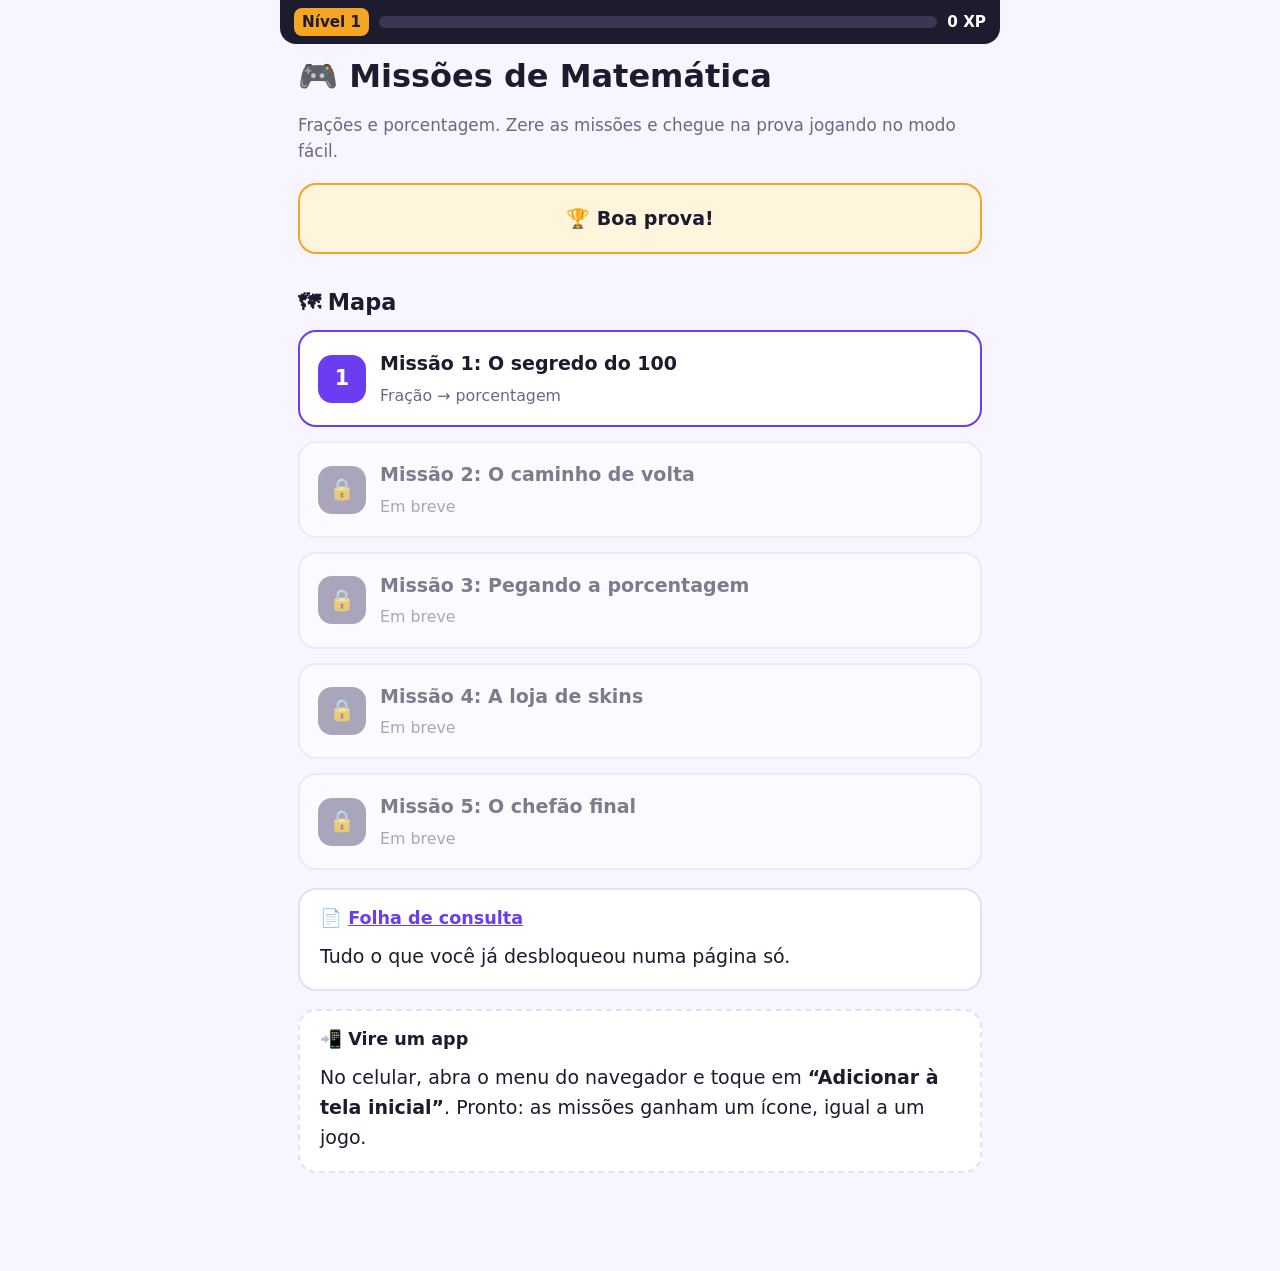
==== index.html @ d9c15e46 "Missões de matemática: frações e porcentagem Página inicial com mapa das missões, Missão 1 (O segred" ====
<!DOCTYPE html>
<html lang="pt-BR">
<head>
<meta charset="utf-8">
<meta name="viewport" content="width=device-width, initial-scale=1">
<title>Missões: Frações e Porcentagem</title>
<link rel="manifest" href="manifest.webmanifest">
<meta name="theme-color" content="#6c3cf0">
<link rel="icon" href="assets/icon.svg" type="image/svg+xml">
<meta name="apple-mobile-web-app-capable" content="yes">
<meta name="apple-mobile-web-app-title" content="Missões %">
<link rel="stylesheet" href="assets/style.css">
<link rel="stylesheet" href="assets/components.css">
<script src="assets/xp.js"></script>
<style>
  .map { list-style: none; padding: 0; margin: 0; }
  .map li { margin: 14px 0; }
  .map a, .map .locked {
    display: flex; align-items: center; gap: 14px; text-decoration: none; color: var(--ink);
    background: var(--card); border: 2px solid var(--line); border-radius: var(--radius); padding: 16px 18px;
  }
  .map a { border-color: var(--brand); }
  .map a:active { transform: scale(.98); }
  .map .n { flex: none; width: 48px; height: 48px; border-radius: 14px; display: grid; place-items: center;
    font-weight: 900; font-size: 1.3rem; background: var(--brand); color: #fff; }
  .map .locked { opacity: .55; }
  .map .locked .n { background: var(--muted); }
  .map .t { flex: 1; }
  .map .t strong { display: block; }
  .map .t small { color: var(--muted); }
  .map .stars { color: var(--gold); font-size: 1.3rem; letter-spacing: .05em; white-space: nowrap; }
  .countdown { text-align: center; font-weight: 800; }
</style>
</head>
<body>
<main>
  <div id="xp"></div>
  <h1>🎮 Missões de Matemática</h1>
  <p class="subtitle">Frações e porcentagem. Zere as missões e chegue na prova jogando no modo fácil.</p>
  <div class="card tip countdown" id="countdown"></div>

  <h2>🗺 Mapa</h2>
  <ul class="map" id="map"></ul>

  <div class="card">
    <h3>📄 <a href="reference/fracoes-e-porcentagem.html">Folha de consulta</a></h3>
    <p>Tudo o que você já desbloqueou numa página só.</p>
  </div>

  <div class="card ask">
    <h3>📲 Vire um app</h3>
    <p>No celular, abra o menu do navegador e toque em <strong>“Adicionar à tela inicial”</strong>. Pronto: as missões ganham um ícone, igual a um jogo.</p>
  </div>
</main>
<script>
  // Para liberar uma missão nova: preencha "href".
  const MISSIONS = [
    { id: '0001', title: 'O segredo do 100', desc: 'Fração → porcentagem', href: 'lessons/0001-o-segredo-do-100.html' },
    { id: '0002', title: 'O caminho de volta', desc: 'Porcentagem → fração' },
    { id: '0003', title: 'Pegando a porcentagem', desc: 'Quanto é 25% de 80?' },
    { id: '0004', title: 'A loja de skins', desc: 'Descontos e aumentos' },
    { id: '0005', title: 'O chefão final', desc: 'Revisão para a prova' },
  ];
  const PROVA = new Date('2026-11-24T08:00:00');

  XP.mount(document.getElementById('xp'));

  const days = Math.ceil((PROVA - new Date()) / 86400000);
  document.getElementById('countdown').textContent =
    days > 1 ? '⏳ Faltam ' + days + ' dias para a prova' : days === 1 ? '⏳ A prova é amanhã: você consegue!' : '🏆 Boa prova!';

  const map = document.getElementById('map');
  MISSIONS.forEach((m, i) => {
    let stars = '';
    try {
      const r = JSON.parse(localStorage.getItem('vicky-lesson-' + m.id) || 'null');
      if (r) { const s = r.firstTry / r.n >= 0.9 ? 3 : r.firstTry / r.n >= 0.6 ? 2 : 1; stars = '★'.repeat(s) + '☆'.repeat(3 - s); }
    } catch (e) {}
    const inner = '<span class="n">' + (m.href ? i + 1 : '🔒') + '</span>' +
      '<span class="t"><strong>Missão ' + (i + 1) + ': ' + m.title + '</strong><small>' + (m.href ? m.desc : 'Em breve') + '</small></span>' +
      '<span class="stars">' + stars + '</span>';
    const li = document.createElement('li');
    li.innerHTML = m.href ? '<a href="' + m.href + '">' + inner + '</a>' : '<div class="locked">' + inner + '</div>';
    map.appendChild(li);
  });
</script>
</body>
</html>
---- assets/style.css ----
/* Estilo compartilhado das lições da Vicky — tema "game", limpo e legível, feito para tablet. */
:root {
  --bg: #f7f5ff;
  --card: #ffffff;
  --ink: #1d1b2e;
  --muted: #6b6785;
  --line: #e4e0f5;
  --brand: #6c3cf0;       /* roxo "mana" */
  --brand-soft: #efe8ff;
  --hp: #2bb673;          /* verde vida */
  --hp-soft: #e3f7ec;
  --gold: #f5a524;        /* moedas / XP */
  --gold-soft: #fff4dc;
  --bad: #e5484d;
  --bad-soft: #fdecec;
  --radius: 18px;
  --font: "Segoe UI", system-ui, -apple-system, Roboto, "Helvetica Neue", Arial, sans-serif;
}

* { box-sizing: border-box; }
html { -webkit-text-size-adjust: 100%; }
body {
  margin: 0; background: var(--bg); color: var(--ink);
  font: 19px/1.6 var(--font);
}
main { max-width: 720px; margin: 0 auto; padding: 20px 18px 80px; }

h1, h2, h3 { line-height: 1.2; margin: 1.6em 0 .5em; }
h1 { font-size: 2rem; margin-top: .4em; }
h2 { font-size: 1.4rem; }
h3 { font-size: 1.1rem; }
p { margin: .6em 0; }
a { color: var(--brand); }
small, .muted { color: var(--muted); }
strong { font-weight: 700; }
.big { font-size: 1.6rem; font-weight: 800; }
.num { font-variant-numeric: tabular-nums; }

/* Cabeçalho da missão */
.mission-tag {
  display: inline-block; background: var(--brand); color: #fff;
  font-weight: 800; font-size: .8rem; letter-spacing: .08em; text-transform: uppercase;
  padding: 4px 12px; border-radius: 999px;
}
.subtitle { color: var(--muted); font-size: 1.05rem; margin-top: 0; }

/* Cartões */
.card {
  background: var(--card); border: 2px solid var(--line); border-radius: var(--radius);
  padding: 18px 20px; margin: 18px 0;
}
.card.key { border-color: var(--brand); background: var(--brand-soft); }
.card.tip { border-color: var(--gold); background: var(--gold-soft); }
.card.ask { border-style: dashed; }
.card > :first-child { margin-top: 0; }
.card > :last-child { margin-bottom: 0; }

/* Fração empilhada: <span class="frac"><span>3</span><span>4</span></span> */
.frac {
  display: inline-flex; flex-direction: column; align-items: center;
  vertical-align: middle; font-weight: 800; line-height: 1.05; margin: 0 .15em;
}
.frac > span:first-child { border-bottom: 3px solid currentColor; padding: 0 .2em; }
.frac > span:last-child { padding: 0 .2em; }

/* Equação em destaque */
.eq {
  display: flex; flex-wrap: wrap; align-items: center; justify-content: center; gap: .4em;
  font-size: 1.6rem; font-weight: 800; margin: 14px 0;
}
.eq .op { color: var(--muted); font-weight: 600; }
.eq .hl { color: var(--brand); }

/* Botões */
button, .btn {
  font: inherit; font-weight: 700; cursor: pointer;
  min-height: 52px; padding: 10px 18px; border-radius: 14px;
  border: 2px solid var(--line); background: var(--card); color: var(--ink);
  touch-action: manipulation; -webkit-tap-highlight-color: transparent;
}
button:active { transform: scale(.97); }
button.primary { background: var(--brand); border-color: var(--brand); color: #fff; }
button:disabled { opacity: .55; cursor: default; transform: none; }

input.answer {
  font: inherit; font-size: 1.4rem; font-weight: 800; text-align: center;
  width: 7em; min-height: 52px; border-radius: 14px; border: 2px solid var(--line); padding: 6px 10px;
}
input.answer:focus { outline: 3px solid var(--brand-soft); border-color: var(--brand); }

/* Navegação entre lições */
nav.lesson-nav { display: flex; justify-content: space-between; gap: 12px; margin-top: 40px; flex-wrap: wrap; }
nav.lesson-nav a { font-weight: 700; text-decoration: none; }

/* Fonte recomendada / rodapé */
.source { font-size: .95rem; }
footer { margin-top: 30px; color: var(--muted); font-size: .85rem; border-top: 1px solid var(--line); padding-top: 12px; }
sup.cite a { text-decoration: none; font-size: .75em; }

@media (max-width: 480px) {
  body { font-size: 18px; }
  h1 { font-size: 1.6rem; }
  .eq { font-size: 1.35rem; }
}

@media print {
  body { background: #fff; font-size: 12pt; }
  .no-print, button, .xp-hud { display: none !important; }
  .card { break-inside: avoid; border-width: 1px; }
  a { color: inherit; }
}
---- assets/components.css ----
/* Componentes de jogo: XP HUD, grade 10x10, barra de HP, quiz, forja. */

/* ---------- XP HUD ---------- */
.xp-hud {
  position: sticky; top: 0; z-index: 10;
  display: flex; align-items: center; gap: 10px;
  background: var(--ink); color: #fff; padding: 8px 14px; border-radius: 0 0 16px 16px;
  font-weight: 800; font-size: .95rem; margin: -20px -18px 10px;
}
.xp-hud .lvl { background: var(--gold); color: var(--ink); border-radius: 8px; padding: 2px 8px; }
.xp-hud .bar { flex: 1; height: 12px; background: #3a3755; border-radius: 99px; overflow: hidden; }
.xp-hud .bar > i { display: block; height: 100%; background: var(--gold); width: 0; transition: width .5s; }
.xp-pop {
  position: fixed; left: 50%; top: 70px; transform: translateX(-50%);
  background: var(--gold); color: var(--ink); font-weight: 900; padding: 8px 16px; border-radius: 99px;
  animation: xp-pop 1.2s ease forwards; pointer-events: none; z-index: 20;
}
@keyframes xp-pop { 0% { opacity: 0; transform: translate(-50%, 10px); } 20% { opacity: 1; transform: translate(-50%, 0); } 100% { opacity: 0; transform: translate(-50%, -30px); } }

/* ---------- Grade 10x10 (inventário de 100 slots) ---------- */
.grid100 {
  display: grid; grid-template-columns: repeat(10, 1fr); gap: 3px;
  width: min(100%, 300px); aspect-ratio: 1; margin: 12px auto;
  padding: 6px; background: var(--ink); border-radius: 12px;
}
.grid100 > i { background: #3a3755; border-radius: 3px; transition: background .25s; }
.grid100 > i.on { background: var(--hp); }
.grid100 > i.on.alt { background: var(--gold); }
.grid100-label { text-align: center; font-weight: 800; font-size: 1.2rem; }

/* ---------- Barra de HP ---------- */
.hpbar { margin: 10px 0; }
.hpbar .track { height: 26px; background: var(--ink); border-radius: 10px; padding: 4px; }
.hpbar .fill { height: 100%; background: var(--hp); border-radius: 6px; transition: width .6s; }
.hpbar .fill.low { background: var(--bad); }
.hpbar .cap { display: flex; justify-content: space-between; font-weight: 800; font-size: .95rem; }

/* ---------- Quiz ---------- */
.quiz .q { background: var(--card); border: 2px solid var(--line); border-radius: var(--radius); padding: 18px; margin: 16px 0; }
.quiz .q-head { display: flex; justify-content: space-between; color: var(--muted); font-weight: 700; font-size: .9rem; }
.quiz .q-text { font-size: 1.2rem; font-weight: 700; margin: 8px 0 14px; }
.quiz .opts { display: grid; grid-template-columns: 1fr 1fr; gap: 10px; }
.quiz .opts button { font-size: 1.25rem; min-height: 60px; }
.quiz .opts button.right { background: var(--hp-soft); border-color: var(--hp); }
.quiz .opts button.wrong { background: var(--bad-soft); border-color: var(--bad); }
.quiz .input-row { display: flex; gap: 10px; align-items: center; flex-wrap: wrap; }
.quiz .feedback { margin-top: 12px; border-radius: 12px; padding: 10px 14px; display: none; }
.quiz .feedback.show { display: block; }
.quiz .feedback.ok { background: var(--hp-soft); }
.quiz .feedback.no { background: var(--bad-soft); }
.quiz .next { margin-top: 12px; }
.quiz .result { text-align: center; }
.quiz .result .stars { font-size: 2.4rem; letter-spacing: .1em; }

/* ---------- Forja de frações ---------- */
.forja .pick { display: flex; flex-wrap: wrap; gap: 8px; justify-content: center; }
.forja .pick button.sel { background: var(--brand); color: #fff; border-color: var(--brand); }
.forja .mults { display: flex; flex-wrap: wrap; gap: 8px; justify-content: center; margin-top: 8px; }
.forja .msg { text-align: center; font-weight: 700; min-height: 1.6em; }
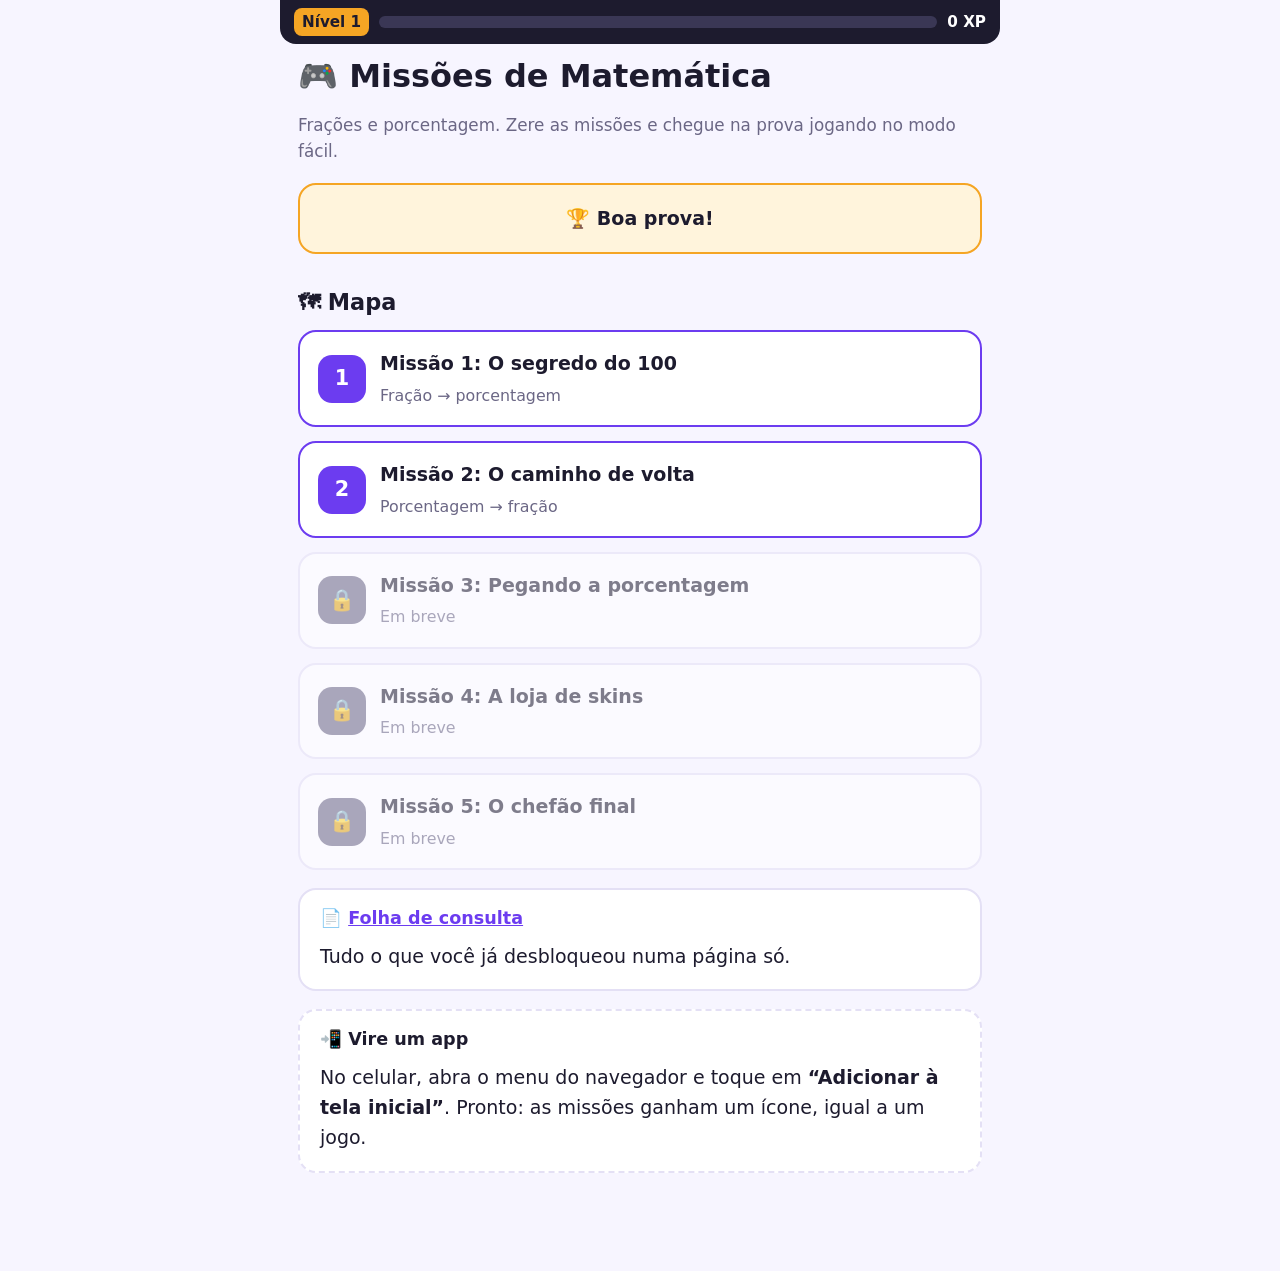
==== commit c4463dc4: "Missão 2: O caminho de volta (porcentagem → fração) Encolhedor interativo, quiz com resposta em fraç" ====
--- a/index.html
+++ b/index.html
@@ -56,7 +56,7 @@
   // Para liberar uma missão nova: preencha "href".
   const MISSIONS = [
     { id: '0001', title: 'O segredo do 100', desc: 'Fração → porcentagem', href: 'lessons/0001-o-segredo-do-100.html' },
-    { id: '0002', title: 'O caminho de volta', desc: 'Porcentagem → fração' },
+    { id: '0002', title: 'O caminho de volta', desc: 'Porcentagem → fração', href: 'lessons/0002-o-caminho-de-volta.html' },
     { id: '0003', title: 'Pegando a porcentagem', desc: 'Quanto é 25% de 80?' },
     { id: '0004', title: 'A loja de skins', desc: 'Descontos e aumentos' },
     { id: '0005', title: 'O chefão final', desc: 'Revisão para a prova' },
--- a/assets/components.css
+++ b/assets/components.css
@@ -57,3 +57,13 @@
 .forja .pick button.sel { background: var(--brand); color: #fff; border-color: var(--brand); }
 .forja .mults { display: flex; flex-wrap: wrap; gap: 8px; justify-content: center; margin-top: 8px; }
 .forja .msg { text-align: center; font-weight: 700; min-height: 1.6em; }
+
+/* Entrada de fração: duas caixas empilhadas com o traço no meio */
+.quiz .frac-input { display: inline-flex; flex-direction: column; align-items: center; gap: 6px; }
+.quiz .frac-input input { width: 4.2em; }
+.quiz .frac-input input:first-child { border-bottom: 4px solid var(--ink); }
+
+/* ---------- Encolhedor ---------- */
+.encolhedor .divs { display: flex; flex-wrap: wrap; gap: 8px; justify-content: center; margin-top: 8px; }
+.encolhedor .msg { text-align: center; font-weight: 700; min-height: 1.6em; }
+.encolhedor .trail { text-align: center; color: var(--muted); font-weight: 700; min-height: 1.4em; }
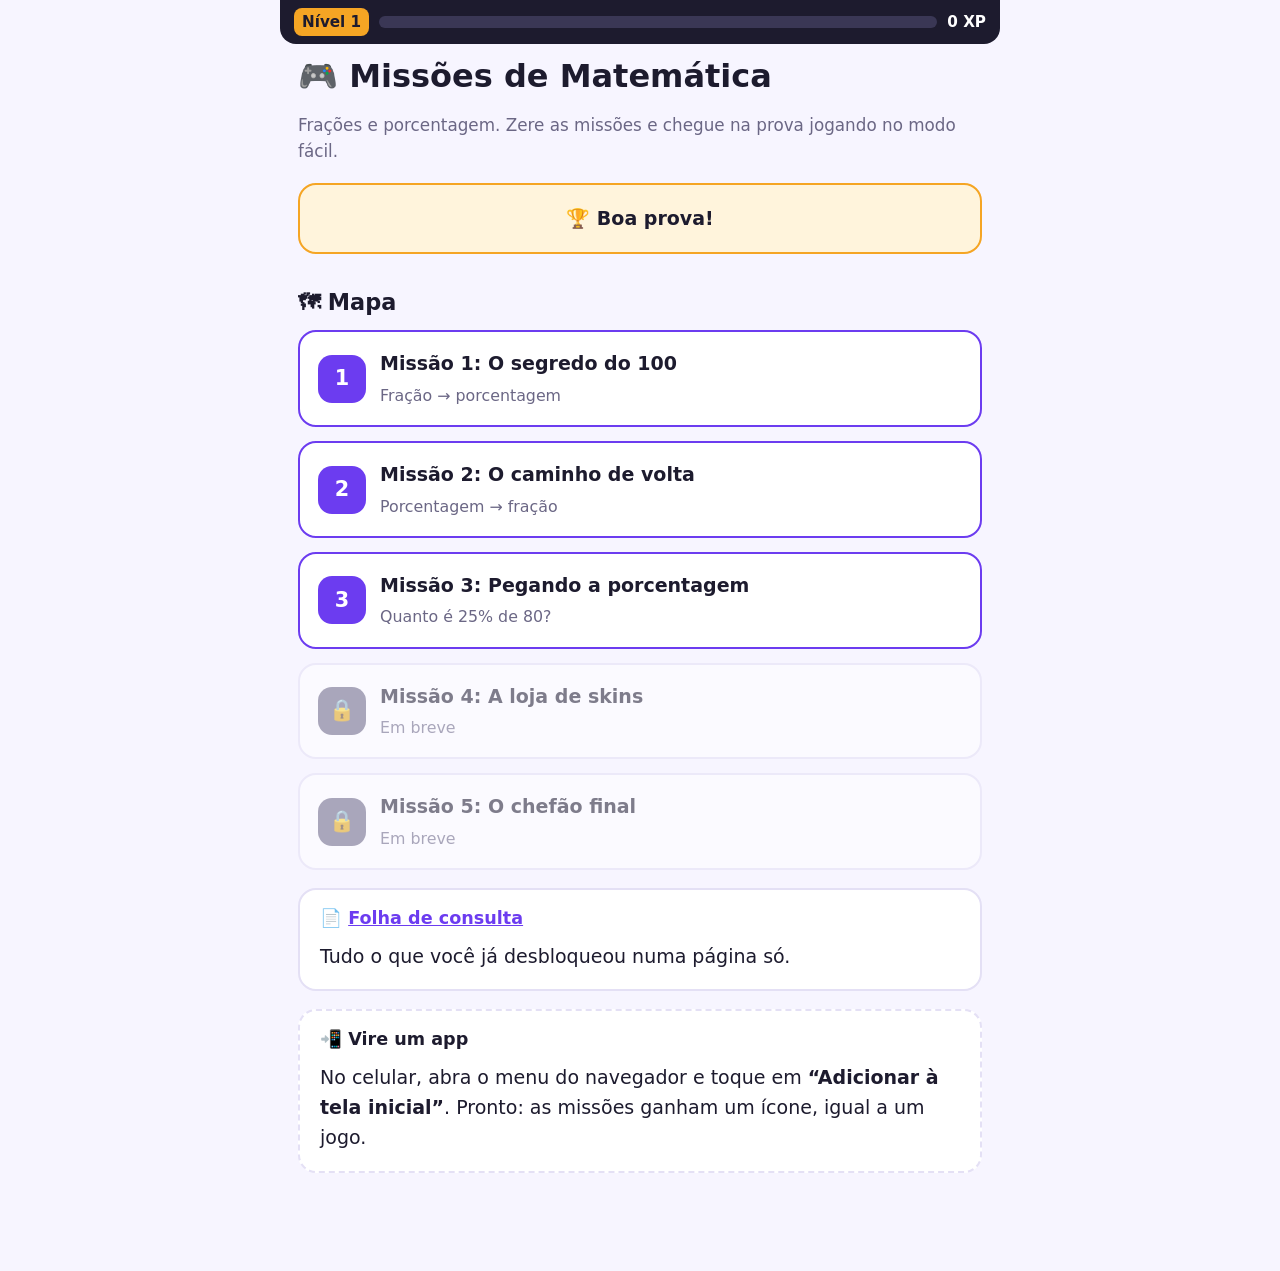
==== commit cbc61d27: "Missão 3: Pegando a porcentagem (% de uma quantidade) Baú de 10 blocos interativo, atalhos pelas fra" ====
--- a/index.html
+++ b/index.html
@@ -57,7 +57,7 @@
   const MISSIONS = [
     { id: '0001', title: 'O segredo do 100', desc: 'Fração → porcentagem', href: 'lessons/0001-o-segredo-do-100.html' },
     { id: '0002', title: 'O caminho de volta', desc: 'Porcentagem → fração', href: 'lessons/0002-o-caminho-de-volta.html' },
-    { id: '0003', title: 'Pegando a porcentagem', desc: 'Quanto é 25% de 80?' },
+    { id: '0003', title: 'Pegando a porcentagem', desc: 'Quanto é 25% de 80?', href: 'lessons/0003-pegando-a-porcentagem.html' },
     { id: '0004', title: 'A loja de skins', desc: 'Descontos e aumentos' },
     { id: '0005', title: 'O chefão final', desc: 'Revisão para a prova' },
   ];
--- a/assets/components.css
+++ b/assets/components.css
@@ -67,3 +67,13 @@
 .encolhedor .divs { display: flex; flex-wrap: wrap; gap: 8px; justify-content: center; margin-top: 8px; }
 .encolhedor .msg { text-align: center; font-weight: 700; min-height: 1.6em; }
 .encolhedor .trail { text-align: center; color: var(--muted); font-weight: 700; min-height: 1.4em; }
+
+/* ---------- Baú de 10 blocos (barra10.js) ---------- */
+.barra10 { text-align: center; }
+.barra10 .b10-goal { font-size: 1.15rem; }
+.barra10 .b10-info { color: var(--muted); margin-top: 0; }
+.barra10 .b10-bar { display: grid; grid-template-columns: repeat(10, 1fr); gap: 4px; padding: 6px; background: var(--ink); border-radius: 12px; margin: 10px 0; }
+.barra10 .b10-block { min-height: 64px; padding: 0; border-radius: 8px; border: none; background: #3a3755; color: #cfcbe6; font-size: .8rem; font-weight: 800; }
+.barra10 .b10-block.on { background: var(--gold); color: var(--ink); }
+.barra10 .b10-sum { font-size: 1.05rem; min-height: 1.6em; }
+.barra10 .b10-msg { font-weight: 700; min-height: 1.6em; }
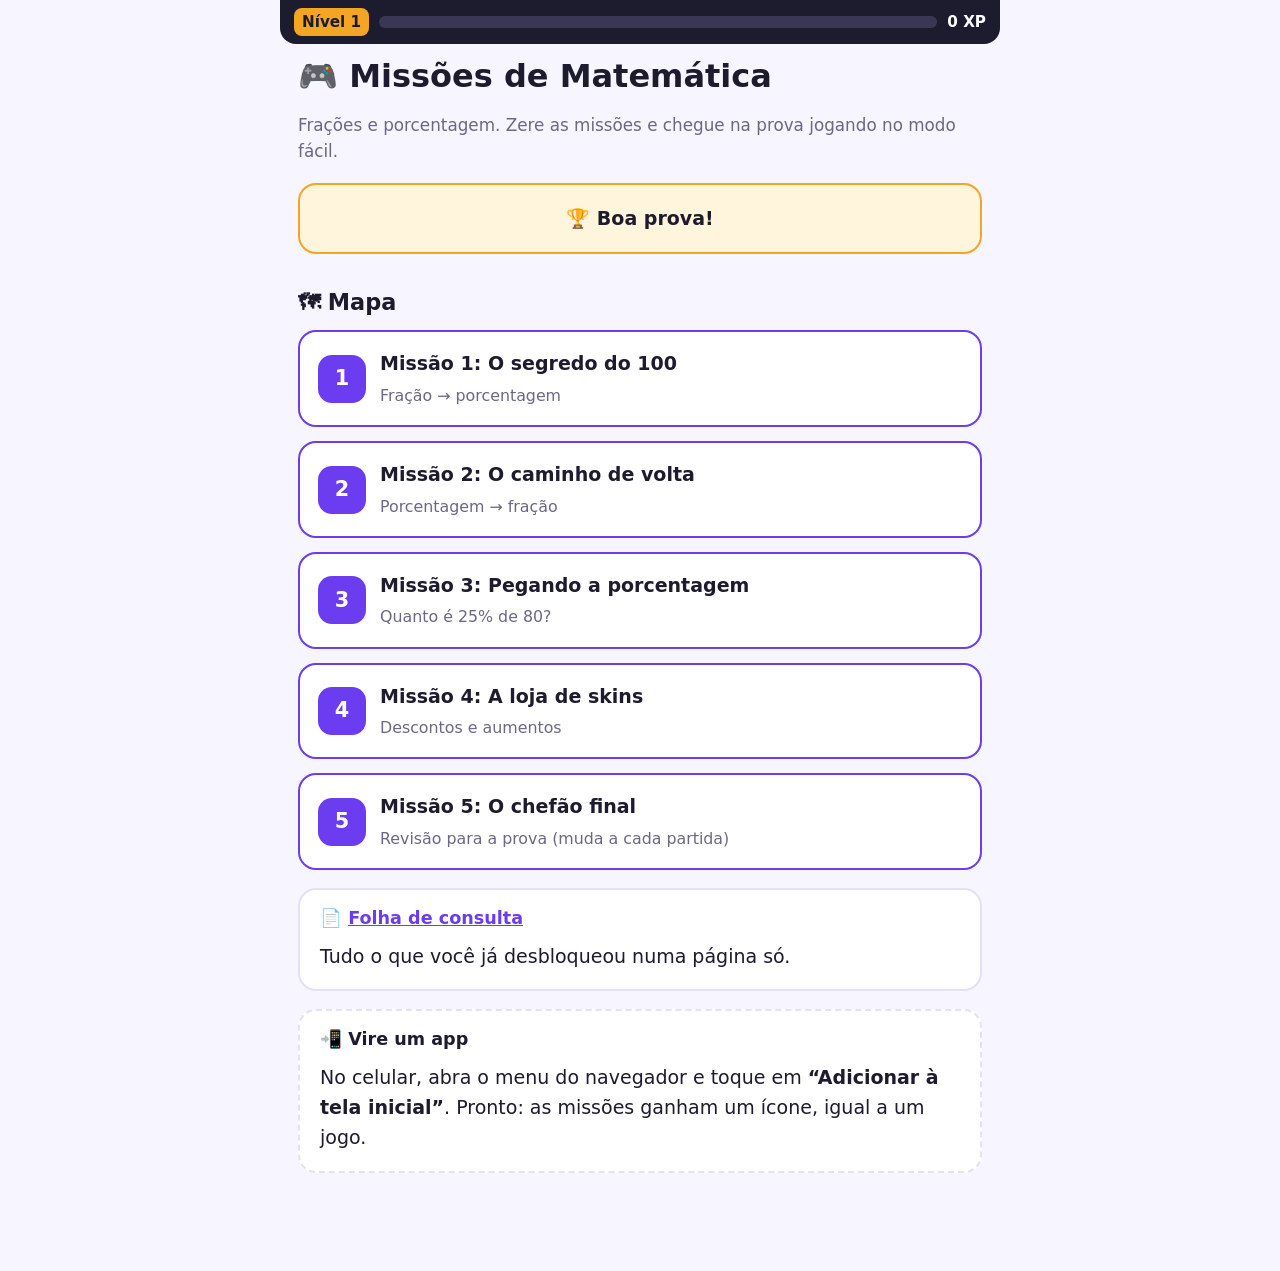
==== commit 92a82fac: "Missões 4 e 5: loja de skins e chefão final - Missão 4: desconto e aumento em dois passos, loja inte" ====
--- a/index.html
+++ b/index.html
@@ -6,12 +6,12 @@
 <title>Missões: Frações e Porcentagem</title>
 <link rel="manifest" href="manifest.webmanifest">
 <meta name="theme-color" content="#6c3cf0">
-<link rel="icon" href="assets/icon.svg" type="image/svg+xml">
+<link rel="icon" href="assets/icon.svg?v=3" type="image/svg+xml">
 <meta name="apple-mobile-web-app-capable" content="yes">
 <meta name="apple-mobile-web-app-title" content="Missões %">
-<link rel="stylesheet" href="assets/style.css">
-<link rel="stylesheet" href="assets/components.css">
-<script src="assets/xp.js"></script>
+<link rel="stylesheet" href="assets/style.css?v=3">
+<link rel="stylesheet" href="assets/components.css?v=3">
+<script src="assets/xp.js?v=3"></script>
 <style>
   .map { list-style: none; padding: 0; margin: 0; }
   .map li { margin: 14px 0; }
@@ -29,6 +29,8 @@
   .map .t strong { display: block; }
   .map .t small { color: var(--muted); }
   .map .stars { color: var(--gold); font-size: 1.3rem; letter-spacing: .05em; white-space: nowrap; }
+  .map .score { display: flex; flex-direction: column; align-items: flex-end; }
+  .map .rec { color: var(--muted); font-weight: 700; white-space: nowrap; }
   .countdown { text-align: center; font-weight: 800; }
 </style>
 </head>
@@ -58,8 +60,8 @@
     { id: '0001', title: 'O segredo do 100', desc: 'Fração → porcentagem', href: 'lessons/0001-o-segredo-do-100.html' },
     { id: '0002', title: 'O caminho de volta', desc: 'Porcentagem → fração', href: 'lessons/0002-o-caminho-de-volta.html' },
     { id: '0003', title: 'Pegando a porcentagem', desc: 'Quanto é 25% de 80?', href: 'lessons/0003-pegando-a-porcentagem.html' },
-    { id: '0004', title: 'A loja de skins', desc: 'Descontos e aumentos' },
-    { id: '0005', title: 'O chefão final', desc: 'Revisão para a prova' },
+    { id: '0004', title: 'A loja de skins', desc: 'Descontos e aumentos', href: 'lessons/0004-a-loja-de-skins.html' },
+    { id: '0005', title: 'O chefão final', desc: 'Revisão para a prova (muda a cada partida)', href: 'lessons/0005-o-chefao-final.html' },
   ];
   const PROVA = new Date('2026-11-24T08:00:00');
 
@@ -70,19 +72,30 @@
     days > 1 ? '⏳ Faltam ' + days + ' dias para a prova' : days === 1 ? '⏳ A prova é amanhã: você consegue!' : '🏆 Boa prova!';
 
   const map = document.getElementById('map');
-  MISSIONS.forEach((m, i) => {
-    let stars = '';
-    try {
-      const r = JSON.parse(localStorage.getItem('vicky-lesson-' + m.id) || 'null');
-      if (r) { const s = r.firstTry / r.n >= 0.9 ? 3 : r.firstTry / r.n >= 0.6 ? 2 : 1; stars = '★'.repeat(s) + '☆'.repeat(3 - s); }
-    } catch (e) {}
-    const inner = '<span class="n">' + (m.href ? i + 1 : '🔒') + '</span>' +
-      '<span class="t"><strong>Missão ' + (i + 1) + ': ' + m.title + '</strong><small>' + (m.href ? m.desc : 'Em breve') + '</small></span>' +
-      '<span class="stars">' + stars + '</span>';
-    const li = document.createElement('li');
-    li.innerHTML = m.href ? '<a href="' + m.href + '">' + inner + '</a>' : '<div class="locked">' + inner + '</div>';
-    map.appendChild(li);
-  });
+  function renderMap() {
+    map.innerHTML = '';
+    MISSIONS.forEach((m, i) => {
+      const r = Progress.result(m.id);
+      const inQuiz = Progress.loadState(m.id);
+      let right = '';
+      if (r) {
+        const s = Progress.stars(r.best);
+        right = '<span class="stars">' + '★'.repeat(s) + '☆'.repeat(3 - s) + '</span>' +
+          '<small class="rec">recorde ' + r.best.firstTry + '/' + r.best.n + '</small>';
+      } else if (inQuiz && inQuiz.i > 0) {
+        right = '<small class="rec">⏸ parou na ' + (inQuiz.i + 1) + 'ª</small>';
+      }
+      const inner = '<span class="n">' + (m.href ? i + 1 : '🔒') + '</span>' +
+        '<span class="t"><strong>Missão ' + (i + 1) + ': ' + m.title + '</strong><small>' + (m.href ? m.desc : 'Em breve') + '</small></span>' +
+        '<span class="score">' + right + '</span>';
+      const li = document.createElement('li');
+      li.innerHTML = m.href ? '<a href="' + m.href + '">' + inner + '</a>' : '<div class="locked">' + inner + '</div>';
+      map.appendChild(li);
+    });
+  }
+  renderMap();
+  // Ao voltar de uma missão pelo botão "voltar", redesenha com o placar novo.
+  window.addEventListener('pageshow', renderMap);
 </script>
 </body>
 </html>
--- a/assets/components.css
+++ b/assets/components.css
@@ -77,3 +77,28 @@
 .barra10 .b10-block.on { background: var(--gold); color: var(--ink); }
 .barra10 .b10-sum { font-size: 1.05rem; min-height: 1.6em; }
 .barra10 .b10-msg { font-weight: 700; min-height: 1.6em; }
+
+/* Aviso de quiz retomado */
+.quiz .resume { text-align: center; }
+.quiz .resume button.link { min-height: 0; padding: 2px 6px; border: none; background: none; color: var(--brand); text-decoration: underline; font-size: inherit; }
+
+/* ---------- Loja de skins (loja.js) ---------- */
+.loja-items { display: grid; grid-template-columns: repeat(auto-fill, minmax(140px, 1fr)); gap: 10px; }
+.loja-item { position: relative; display: flex; flex-direction: column; align-items: center; gap: 2px; padding: 12px 8px; min-height: 120px; }
+.loja-item.sel { border-color: var(--brand); background: var(--brand-soft); }
+.loja-item.sold { opacity: .7; }
+.loja-emoji { font-size: 2rem; line-height: 1.1; }
+.loja-name { font-size: .95rem; }
+.loja-price { color: var(--muted); font-size: .9rem; }
+.loja-tag { position: absolute; top: 6px; right: 6px; font-size: .75rem; font-weight: 900; padding: 2px 6px; border-radius: 8px; color: #fff; }
+.loja-tag.desconto { background: var(--hp); }
+.loja-tag.aumento { background: var(--bad); }
+.loja-ok { position: absolute; top: 6px; left: 8px; color: var(--hp); font-weight: 900; }
+.loja-stage { margin-top: 14px; }
+.loja-title { font-size: 1.1rem; }
+.loja-bar { display: grid; grid-template-columns: repeat(10, 1fr); gap: 3px; padding: 5px; background: var(--ink); border-radius: 10px; }
+.loja-bar i { display: grid; place-items: center; min-height: 44px; border-radius: 6px; background: var(--gold); color: var(--ink); font-style: normal; font-weight: 800; font-size: .72rem; transition: all .3s; }
+.loja-bar i.cut { background: #3a3755; color: #8d89a8; text-decoration: line-through; }
+.loja-bar i.extra { background: var(--bad); color: #fff; }
+.loja-cap { text-align: center; color: var(--muted); margin-top: 4px; }
+.loja-msg { font-weight: 700; min-height: 1.4em; }
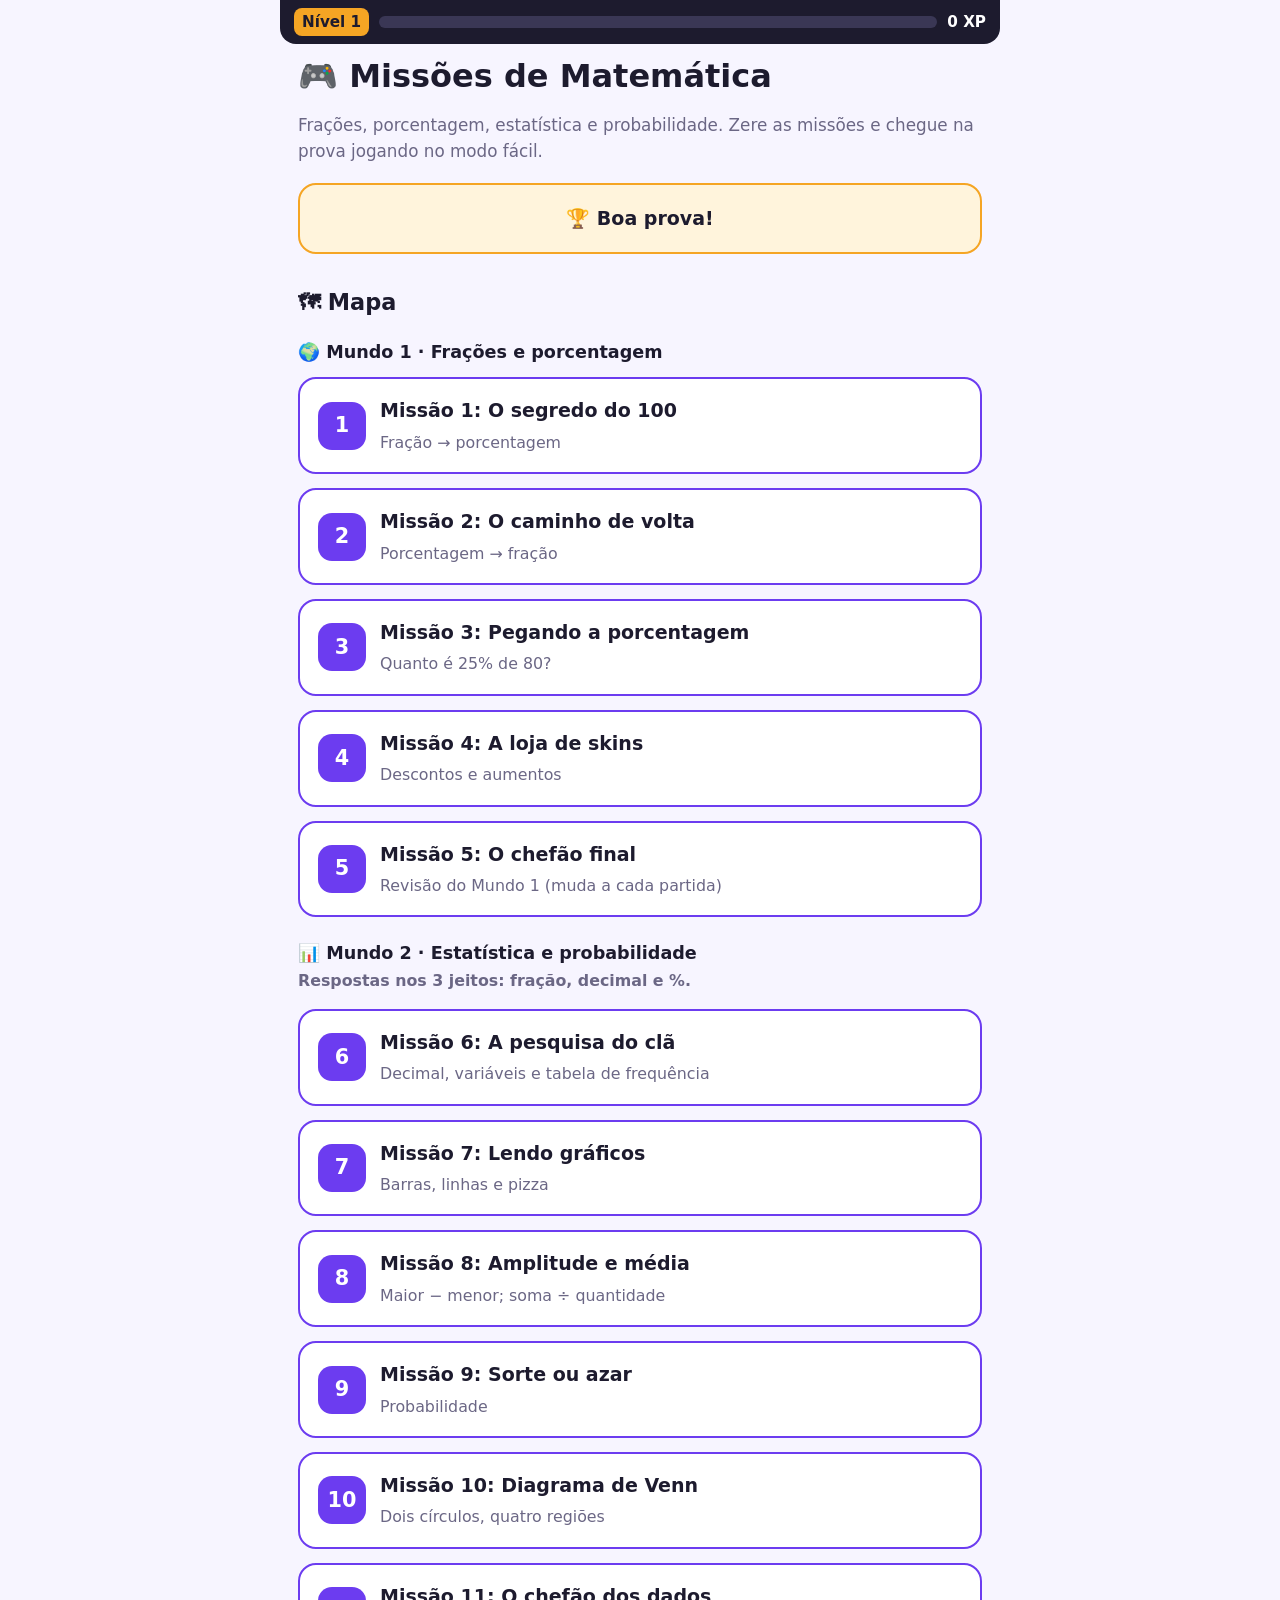
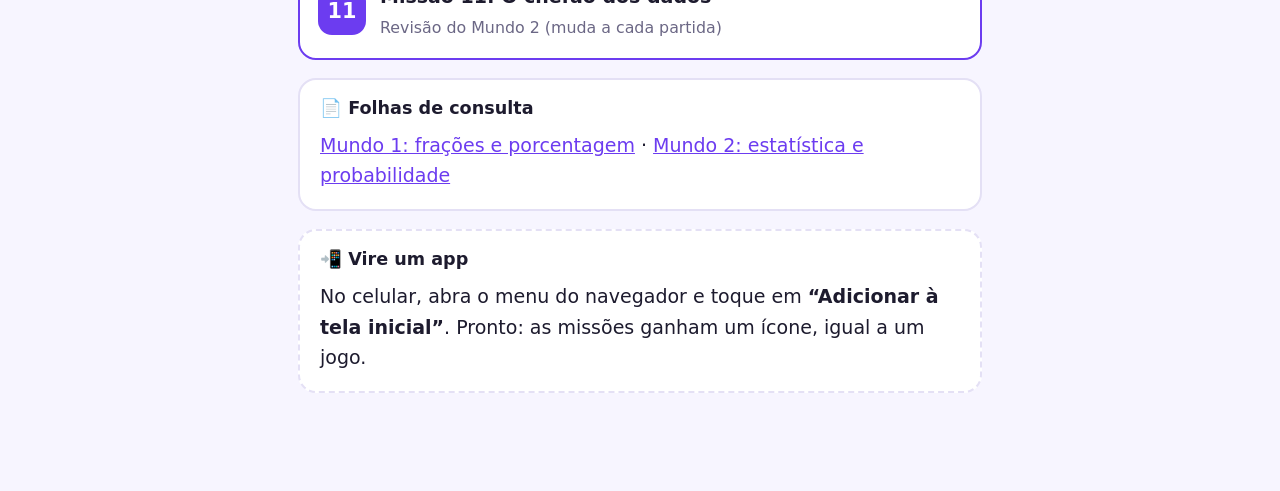
==== commit 71ceb4fd: "Mundo 2: estatística e probabilidade (missões 6 a 11) Pergunta de 3 jeitos (fração, decimal, %) no q" ====
--- a/index.html
+++ b/index.html
@@ -3,15 +3,15 @@
 <head>
 <meta charset="utf-8">
 <meta name="viewport" content="width=device-width, initial-scale=1">
-<title>Missões: Frações e Porcentagem</title>
+<title>Missões de Matemática</title>
 <link rel="manifest" href="manifest.webmanifest">
 <meta name="theme-color" content="#6c3cf0">
-<link rel="icon" href="assets/icon.svg?v=3" type="image/svg+xml">
+<link rel="icon" href="assets/icon.svg?v=4" type="image/svg+xml">
 <meta name="apple-mobile-web-app-capable" content="yes">
 <meta name="apple-mobile-web-app-title" content="Missões %">
-<link rel="stylesheet" href="assets/style.css?v=3">
-<link rel="stylesheet" href="assets/components.css?v=3">
-<script src="assets/xp.js?v=3"></script>
+<link rel="stylesheet" href="assets/style.css?v=4">
+<link rel="stylesheet" href="assets/components.css?v=4">
+<script src="assets/xp.js?v=4"></script>
 <style>
   .map { list-style: none; padding: 0; margin: 0; }
   .map li { margin: 14px 0; }
@@ -32,21 +32,24 @@
   .map .score { display: flex; flex-direction: column; align-items: flex-end; }
   .map .rec { color: var(--muted); font-weight: 700; white-space: nowrap; }
   .countdown { text-align: center; font-weight: 800; }
+  .map li.world { margin: 26px 0 4px; }
+  .map li.world h3 { margin: 0; }
+  .map li.world small { color: var(--muted); font-weight: 700; }
 </style>
 </head>
 <body>
 <main>
   <div id="xp"></div>
   <h1>🎮 Missões de Matemática</h1>
-  <p class="subtitle">Frações e porcentagem. Zere as missões e chegue na prova jogando no modo fácil.</p>
+  <p class="subtitle">Frações, porcentagem, estatística e probabilidade. Zere as missões e chegue na prova jogando no modo fácil.</p>
   <div class="card tip countdown" id="countdown"></div>
 
   <h2>🗺 Mapa</h2>
   <ul class="map" id="map"></ul>
 
   <div class="card">
-    <h3>📄 <a href="reference/fracoes-e-porcentagem.html">Folha de consulta</a></h3>
-    <p>Tudo o que você já desbloqueou numa página só.</p>
+    <h3>📄 Folhas de consulta</h3>
+    <p><a href="reference/fracoes-e-porcentagem.html">Mundo 1: frações e porcentagem</a> · <a href="reference/estatistica-e-probabilidade.html">Mundo 2: estatística e probabilidade</a></p>
   </div>
 
   <div class="card ask">
@@ -57,11 +60,19 @@
 <script>
   // Para liberar uma missão nova: preencha "href".
   const MISSIONS = [
+    { world: '🌍 Mundo 1 · Frações e porcentagem' },
     { id: '0001', title: 'O segredo do 100', desc: 'Fração → porcentagem', href: 'lessons/0001-o-segredo-do-100.html' },
     { id: '0002', title: 'O caminho de volta', desc: 'Porcentagem → fração', href: 'lessons/0002-o-caminho-de-volta.html' },
     { id: '0003', title: 'Pegando a porcentagem', desc: 'Quanto é 25% de 80?', href: 'lessons/0003-pegando-a-porcentagem.html' },
     { id: '0004', title: 'A loja de skins', desc: 'Descontos e aumentos', href: 'lessons/0004-a-loja-de-skins.html' },
-    { id: '0005', title: 'O chefão final', desc: 'Revisão para a prova (muda a cada partida)', href: 'lessons/0005-o-chefao-final.html' },
+    { id: '0005', title: 'O chefão final', desc: 'Revisão do Mundo 1 (muda a cada partida)', href: 'lessons/0005-o-chefao-final.html' },
+    { world: '📊 Mundo 2 · Estatística e probabilidade', note: 'Respostas nos 3 jeitos: fração, decimal e %.' },
+    { id: '0006', title: 'A pesquisa do clã', desc: 'Decimal, variáveis e tabela de frequência', href: 'lessons/0006-a-pesquisa-do-cla.html' },
+    { id: '0007', title: 'Lendo gráficos', desc: 'Barras, linhas e pizza', href: 'lessons/0007-lendo-graficos.html' },
+    { id: '0008', title: 'Amplitude e média', desc: 'Maior − menor; soma ÷ quantidade', href: 'lessons/0008-amplitude-e-media.html' },
+    { id: '0009', title: 'Sorte ou azar', desc: 'Probabilidade', href: 'lessons/0009-sorte-ou-azar.html' },
+    { id: '0010', title: 'Diagrama de Venn', desc: 'Dois círculos, quatro regiões', href: 'lessons/0010-diagrama-de-venn.html' },
+    { id: '0011', title: 'O chefão dos dados', desc: 'Revisão do Mundo 2 (muda a cada partida)', href: 'lessons/0011-chefao-dos-dados.html' },
   ];
   const PROVA = new Date('2026-11-24T08:00:00');
 
@@ -74,7 +85,16 @@
   const map = document.getElementById('map');
   function renderMap() {
     map.innerHTML = '';
-    MISSIONS.forEach((m, i) => {
+    let num = 0;
+    MISSIONS.forEach((m) => {
+      if (m.world) {
+        const h = document.createElement('li');
+        h.className = 'world';
+        h.innerHTML = '<h3>' + m.world + '</h3>' + (m.note ? '<small>' + m.note + '</small>' : '');
+        map.appendChild(h);
+        return;
+      }
+      const i = num++;
       const r = Progress.result(m.id);
       const inQuiz = Progress.loadState(m.id);
       let right = '';
--- a/assets/components.css
+++ b/assets/components.css
@@ -102,3 +102,39 @@
 .loja-bar i.extra { background: var(--bad); color: #fff; }
 .loja-cap { text-align: center; color: var(--muted); margin-top: 4px; }
 .loja-msg { font-weight: 700; min-height: 1.4em; }
+
+/* ---------- Resposta nas 3 formas (fração = decimal = %) ---------- */
+.quiz .triple { display: flex; flex-wrap: wrap; align-items: center; justify-content: center; gap: 10px; margin: 8px 0 12px; }
+.quiz .t-box { display: flex; flex-direction: column; align-items: center; gap: 6px; }
+.quiz .t-lab { font-size: .85rem; font-weight: 800; color: var(--muted); text-transform: uppercase; letter-spacing: .04em; }
+.quiz .t-eq { font-size: 1.6rem; font-weight: 900; color: var(--muted); }
+.quiz .t-dec { width: 5em; }
+.quiz .t-pct { display: inline-flex; align-items: center; gap: 4px; }
+.quiz .t-pct input { width: 4.2em; }
+.quiz .t-check { display: block; margin: 0 auto; }
+.quiz input.answer.good { border-color: var(--hp); background: #e9f8f0; }
+.quiz input.answer.bad { border-color: var(--bad); background: #fdecec; }
+
+/* ---------- Gráficos, tabelas e diagrama de Venn ---------- */
+.chart { display: block; width: 100%; max-width: 440px; margin: 10px auto; }
+.chart text { font-family: var(--font); font-size: 13px; fill: var(--ink); }
+.chart .ttl { font-weight: 800; font-size: 14px; }
+.chart .ax { stroke: var(--muted); stroke-width: 1.5; }
+.chart .gl { stroke: var(--line); stroke-width: 1; }
+.chart .val { font-weight: 800; }
+.chart .muted { fill: var(--muted); }
+.legend { display: flex; flex-wrap: wrap; gap: 6px 14px; justify-content: center; font-weight: 700; margin: 4px 0 8px; }
+.legend i { display: inline-block; width: 14px; height: 14px; border-radius: 4px; margin-right: 6px; vertical-align: -2px; }
+table.freq { border-collapse: collapse; margin: 10px auto; font-size: 1.05rem; }
+table.freq th, table.freq td { border: 2px solid var(--line); padding: 6px 12px; text-align: center; }
+table.freq th { background: var(--bg); }
+table.freq .q { color: var(--brand); font-weight: 900; }
+
+/* Montar gráfico de barras com + e − */
+.montador .mb-rows { display: grid; grid-template-columns: auto 1fr auto; gap: 8px 10px; align-items: center; }
+.montador .mb-name { font-weight: 800; }
+.montador .mb-track { height: 30px; background: var(--bg); border-radius: 10px; overflow: hidden; border: 2px solid var(--line); }
+.montador .mb-fill { height: 100%; background: var(--brand); width: 0; transition: width .2s; display: flex; align-items: center; justify-content: flex-end; color: #fff; font-weight: 800; padding-right: 6px; box-sizing: border-box; }
+.montador .mb-btns { display: flex; gap: 6px; }
+.montador .mb-btns button { min-width: 48px; min-height: 44px; padding: 0; font-size: 1.3rem; }
+.montador .mb-msg { text-align: center; font-weight: 700; min-height: 1.6em; margin-top: 10px; }
